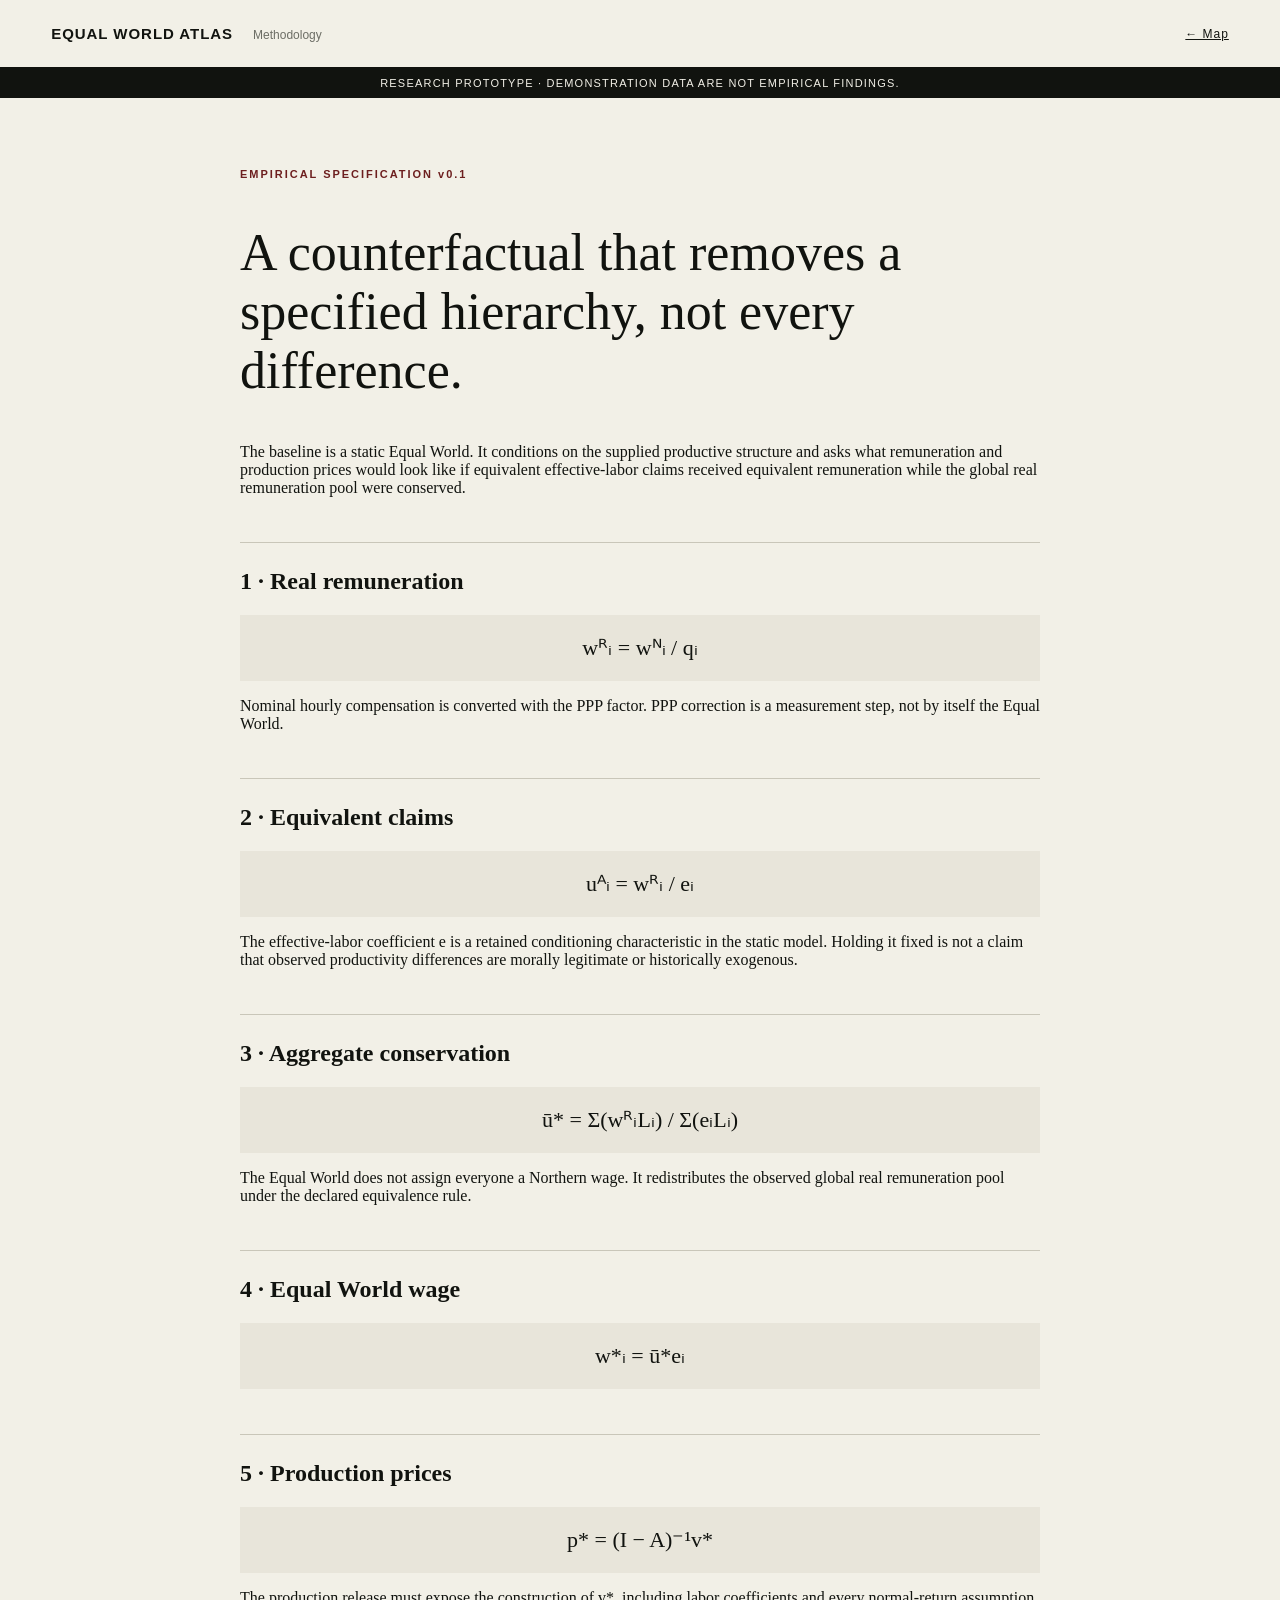
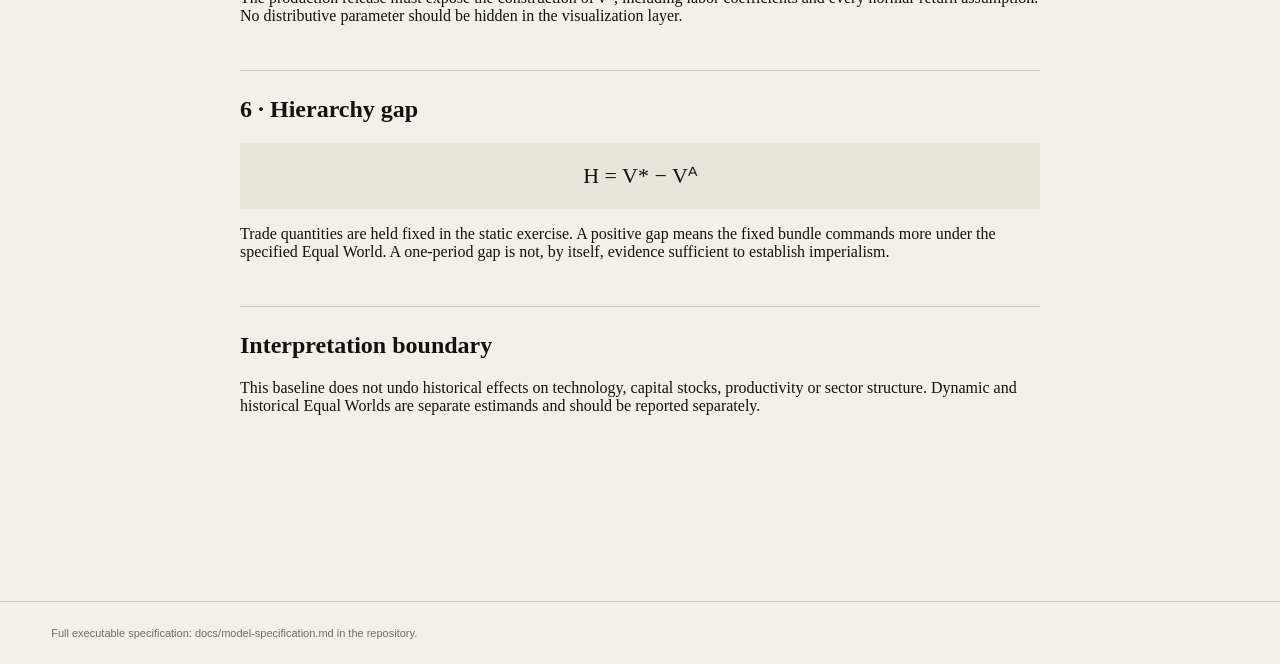
==== site/methodology.html @ 7dfd3031 "Add site/methodology.html" ====
<!doctype html><html lang="en"><head><meta charset="utf-8"><meta name="viewport" content="width=device-width,initial-scale=1"><title>EWA Methodology</title><link rel="stylesheet" href="style.css"></head><body><header><div><b>EQUAL WORLD ATLAS</b><span>Methodology</span></div><a href="index.html">← Map</a></header><div class="warning">RESEARCH PROTOTYPE · DEMONSTRATION DATA ARE NOT EMPIRICAL FINDINGS.</div><article class="method"><p class="eyebrow">EMPIRICAL SPECIFICATION v0.1</p><h1>A counterfactual that removes a specified hierarchy, not every difference.</h1><p>The baseline is a static Equal World. It conditions on the supplied productive structure and asks what remuneration and production prices would look like if equivalent effective-labor claims received equivalent remuneration while the global real remuneration pool were conserved.</p><h2>1 · Real remuneration</h2><div class="formula">wᴿᵢ = wᴺᵢ / qᵢ</div><p>Nominal hourly compensation is converted with the PPP factor. PPP correction is a measurement step, not by itself the Equal World.</p><h2>2 · Equivalent claims</h2><div class="formula">uᴬᵢ = wᴿᵢ / eᵢ</div><p>The effective-labor coefficient e is a retained conditioning characteristic in the static model. Holding it fixed is not a claim that observed productivity differences are morally legitimate or historically exogenous.</p><h2>3 · Aggregate conservation</h2><div class="formula">ū* = Σ(wᴿᵢLᵢ) / Σ(eᵢLᵢ)</div><p>The Equal World does not assign everyone a Northern wage. It redistributes the observed global real remuneration pool under the declared equivalence rule.</p><h2>4 · Equal World wage</h2><div class="formula">w*ᵢ = ū*eᵢ</div><h2>5 · Production prices</h2><div class="formula">p* = (I − A)⁻¹v*</div><p>The production release must expose the construction of v*, including labor coefficients and every normal-return assumption. No distributive parameter should be hidden in the visualization layer.</p><h2>6 · Hierarchy gap</h2><div class="formula">H = V* − Vᴬ</div><p>Trade quantities are held fixed in the static exercise. A positive gap means the fixed bundle commands more under the specified Equal World. A one-period gap is not, by itself, evidence sufficient to establish imperialism.</p><h2>Interpretation boundary</h2><p>This baseline does not undo historical effects on technology, capital stocks, productivity or sector structure. Dynamic and historical Equal Worlds are separate estimands and should be reported separately.</p></article><footer>Full executable specification: docs/model-specification.md in the repository.</footer></body></html>
---- site/style.css ----
:root{--ink:#11130f;--paper:#f2f0e7;--muted:#6c6d65;--line:#c9c6b9;--accent:#6d1f1f;--panel:#e8e5da}*{box-sizing:border-box}body{margin:0;background:var(--paper);color:var(--ink);font-family:Georgia,"Times New Roman",serif}header{height:68px;border-bottom:1px solid var(--ink);display:flex;align-items:center;justify-content:space-between;padding:0 4vw;font-family:Arial,sans-serif;font-size:12px;letter-spacing:.08em}header b{font-size:15px}header span{margin-left:20px;color:var(--muted);letter-spacing:0}header a{color:inherit}.warning{background:var(--ink);color:var(--paper);font:11px Arial,sans-serif;letter-spacing:.11em;padding:9px 4vw;text-align:center}.hero{padding:70px 7vw 35px;max-width:1100px}.eyebrow{font:11px Arial,sans-serif;letter-spacing:.18em;color:var(--accent);font-weight:bold}.hero h1{font-size:clamp(38px,6vw,76px);line-height:.96;font-weight:normal;margin:16px 0 25px}.hero>p:last-child{max-width:720px;font-size:18px;line-height:1.55;color:#34352f}.controls{margin:0 4vw;border-top:1px solid var(--line);border-bottom:1px solid var(--line);padding:14px 2vw;display:flex;justify-content:space-between;font:12px Arial,sans-serif}select{background:transparent;border:0;border-bottom:1px solid var(--ink);padding:4px 25px 4px 5px}.mapwrap{position:relative;margin:25px 4vw 55px}#map{width:100%;height:auto}.country{fill:#d8d5ca;stroke:var(--paper);stroke-width:.5}.country.hasdata{cursor:pointer;stroke:#4b4c45;stroke-width:.8}.country:hover{stroke:var(--ink);stroke-width:1.5}#tooltip{display:none;position:absolute;background:var(--ink);color:white;padding:8px 10px;font:12px Arial,sans-serif;pointer-events:none}.lower{border-top:1px solid var(--ink);display:grid;grid-template-columns:2fr 1fr;gap:7vw;padding:55px 7vw 90px}.lower h2{font-size:42px;font-weight:normal;margin:8px 0 20px}.lower aside{border-left:1px solid var(--line);padding-left:35px;font:14px/1.6 Arial,sans-serif}.step{display:grid;grid-template-columns:55px 1fr 160px;gap:18px;border-top:1px solid var(--line);padding:18px 0}.step .num{font:11px Arial;color:var(--muted)}.step h3{margin:0 0 7px;font-size:17px}.eq{font-family:Georgia;font-style:italic}.value{text-align:right;font:600 15px Arial,sans-serif}.unit{display:block;font-size:10px;color:var(--muted);font-weight:normal;margin-top:4px}.button{display:inline-block;margin-top:15px;color:var(--ink);font-weight:bold}footer{border-top:1px solid var(--line);padding:25px 4vw;font:11px Arial;color:var(--muted)}.method{max-width:850px;margin:70px auto;padding:0 25px 100px}.method h1{font-size:52px;font-weight:normal}.method h2{margin-top:45px;border-top:1px solid var(--line);padding-top:25px}.formula{font-size:22px;background:var(--panel);padding:20px;text-align:center}@media(max-width:750px){.lower{grid-template-columns:1fr}.lower aside{border-left:0;border-top:1px solid var(--line);padding:25px 0}.step{grid-template-columns:35px 1fr}.value{grid-column:2;text-align:left}.hero{padding-top:45px}header span{display:none}}
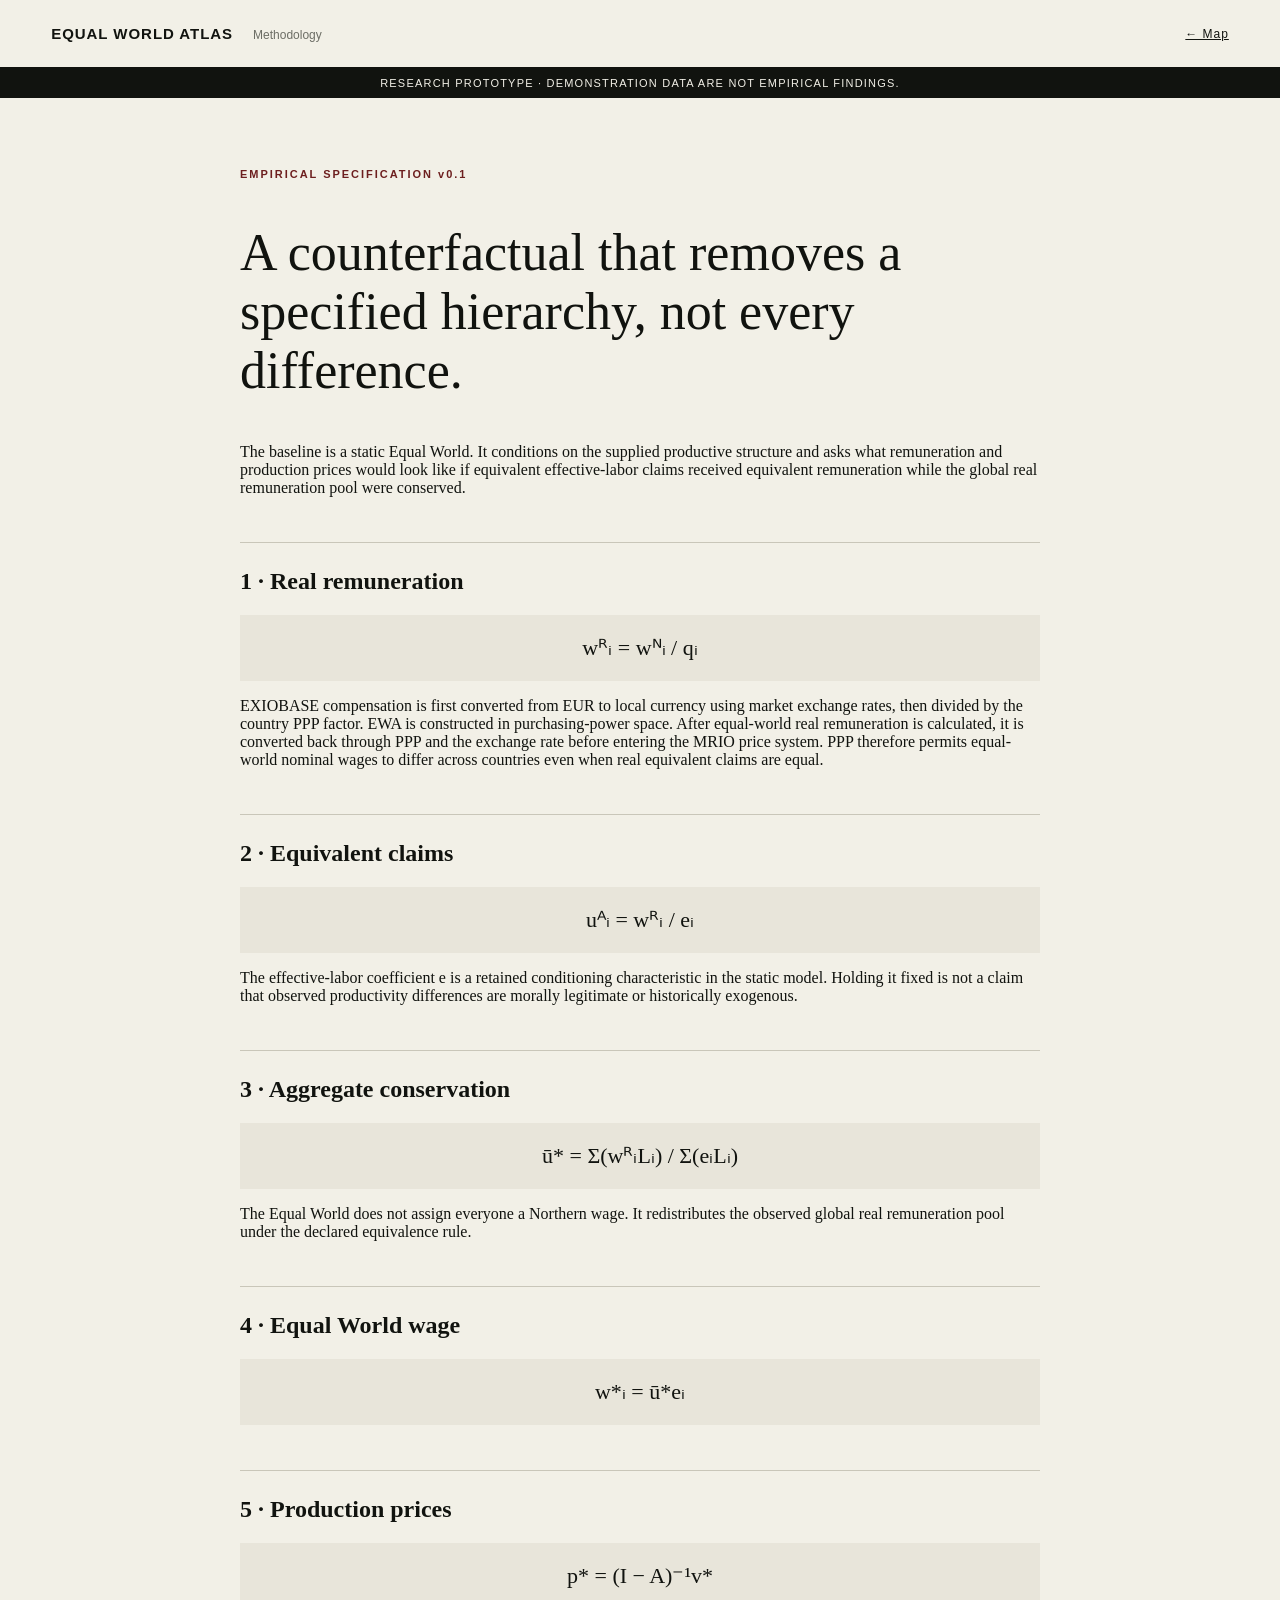
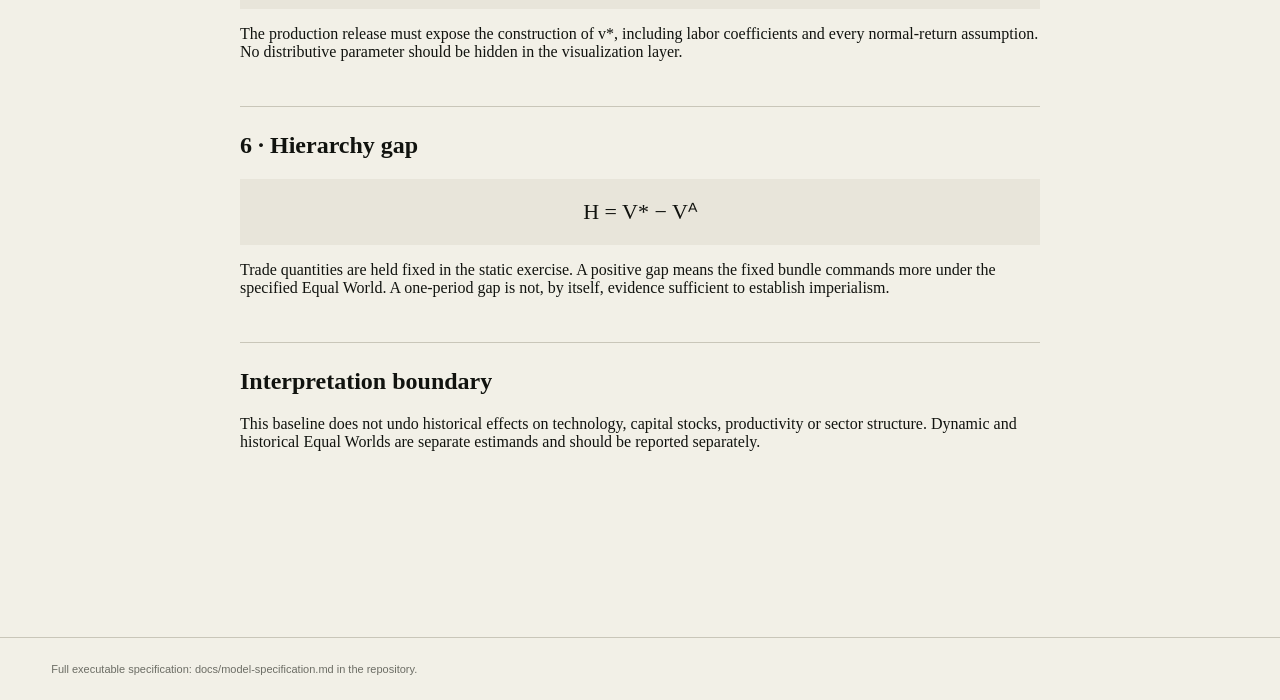
==== commit bde6d92b: "Explain PPP baseline transformation on methodology page" ====
--- a/site/methodology.html
+++ b/site/methodology.html
@@ -1 +1 @@
-<!doctype html><html lang="en"><head><meta charset="utf-8"><meta name="viewport" content="width=device-width,initial-scale=1"><title>EWA Methodology</title><link rel="stylesheet" href="style.css"></head><body><header><div><b>EQUAL WORLD ATLAS</b><span>Methodology</span></div><a href="index.html">← Map</a></header><div class="warning">RESEARCH PROTOTYPE · DEMONSTRATION DATA ARE NOT EMPIRICAL FINDINGS.</div><article class="method"><p class="eyebrow">EMPIRICAL SPECIFICATION v0.1</p><h1>A counterfactual that removes a specified hierarchy, not every difference.</h1><p>The baseline is a static Equal World. It conditions on the supplied productive structure and asks what remuneration and production prices would look like if equivalent effective-labor claims received equivalent remuneration while the global real remuneration pool were conserved.</p><h2>1 · Real remuneration</h2><div class="formula">wᴿᵢ = wᴺᵢ / qᵢ</div><p>Nominal hourly compensation is converted with the PPP factor. PPP correction is a measurement step, not by itself the Equal World.</p><h2>2 · Equivalent claims</h2><div class="formula">uᴬᵢ = wᴿᵢ / eᵢ</div><p>The effective-labor coefficient e is a retained conditioning characteristic in the static model. Holding it fixed is not a claim that observed productivity differences are morally legitimate or historically exogenous.</p><h2>3 · Aggregate conservation</h2><div class="formula">ū* = Σ(wᴿᵢLᵢ) / Σ(eᵢLᵢ)</div><p>The Equal World does not assign everyone a Northern wage. It redistributes the observed global real remuneration pool under the declared equivalence rule.</p><h2>4 · Equal World wage</h2><div class="formula">w*ᵢ = ū*eᵢ</div><h2>5 · Production prices</h2><div class="formula">p* = (I − A)⁻¹v*</div><p>The production release must expose the construction of v*, including labor coefficients and every normal-return assumption. No distributive parameter should be hidden in the visualization layer.</p><h2>6 · Hierarchy gap</h2><div class="formula">H = V* − Vᴬ</div><p>Trade quantities are held fixed in the static exercise. A positive gap means the fixed bundle commands more under the specified Equal World. A one-period gap is not, by itself, evidence sufficient to establish imperialism.</p><h2>Interpretation boundary</h2><p>This baseline does not undo historical effects on technology, capital stocks, productivity or sector structure. Dynamic and historical Equal Worlds are separate estimands and should be reported separately.</p></article><footer>Full executable specification: docs/model-specification.md in the repository.</footer></body></html>
+<!doctype html><html lang="en"><head><meta charset="utf-8"><meta name="viewport" content="width=device-width,initial-scale=1"><title>EWA Methodology</title><link rel="stylesheet" href="style.css"></head><body><header><div><b>EQUAL WORLD ATLAS</b><span>Methodology</span></div><a href="index.html">← Map</a></header><div class="warning">RESEARCH PROTOTYPE · DEMONSTRATION DATA ARE NOT EMPIRICAL FINDINGS.</div><article class="method"><p class="eyebrow">EMPIRICAL SPECIFICATION v0.1</p><h1>A counterfactual that removes a specified hierarchy, not every difference.</h1><p>The baseline is a static Equal World. It conditions on the supplied productive structure and asks what remuneration and production prices would look like if equivalent effective-labor claims received equivalent remuneration while the global real remuneration pool were conserved.</p><h2>1 · Real remuneration</h2><div class="formula">wᴿᵢ = wᴺᵢ / qᵢ</div><p>EXIOBASE compensation is first converted from EUR to local currency using market exchange rates, then divided by the country PPP factor. EWA is constructed in purchasing-power space. After equal-world real remuneration is calculated, it is converted back through PPP and the exchange rate before entering the MRIO price system. PPP therefore permits equal-world nominal wages to differ across countries even when real equivalent claims are equal.</p><h2>2 · Equivalent claims</h2><div class="formula">uᴬᵢ = wᴿᵢ / eᵢ</div><p>The effective-labor coefficient e is a retained conditioning characteristic in the static model. Holding it fixed is not a claim that observed productivity differences are morally legitimate or historically exogenous.</p><h2>3 · Aggregate conservation</h2><div class="formula">ū* = Σ(wᴿᵢLᵢ) / Σ(eᵢLᵢ)</div><p>The Equal World does not assign everyone a Northern wage. It redistributes the observed global real remuneration pool under the declared equivalence rule.</p><h2>4 · Equal World wage</h2><div class="formula">w*ᵢ = ū*eᵢ</div><h2>5 · Production prices</h2><div class="formula">p* = (I − A)⁻¹v*</div><p>The production release must expose the construction of v*, including labor coefficients and every normal-return assumption. No distributive parameter should be hidden in the visualization layer.</p><h2>6 · Hierarchy gap</h2><div class="formula">H = V* − Vᴬ</div><p>Trade quantities are held fixed in the static exercise. A positive gap means the fixed bundle commands more under the specified Equal World. A one-period gap is not, by itself, evidence sufficient to establish imperialism.</p><h2>Interpretation boundary</h2><p>This baseline does not undo historical effects on technology, capital stocks, productivity or sector structure. Dynamic and historical Equal Worlds are separate estimands and should be reported separately.</p></article><footer>Full executable specification: docs/model-specification.md in the repository.</footer></body></html>
